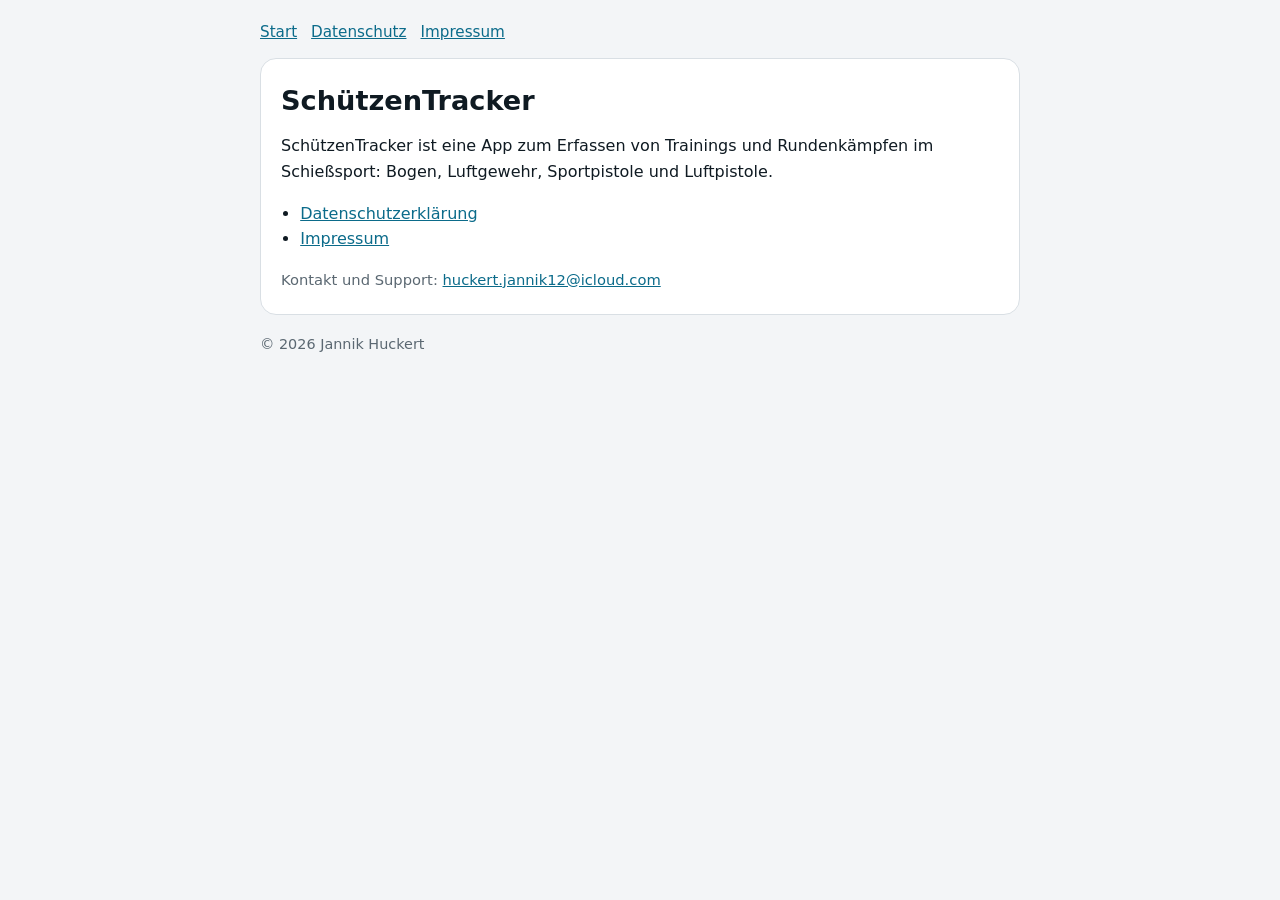
==== index.html @ 7ce58bad "Add files via upload" ====
<!doctype html>
<html lang="de"><head><meta charset="utf-8"><meta name="viewport" content="width=device-width,initial-scale=1">
<title>Start – SchützenTracker</title>
<style>
:root{color-scheme:light dark;--bg:#f3f5f7;--card:#fff;--ink:#0f1a22;--mut:#5b6872;--acc:#0b6b8a;--line:#d9dfe4}
@media (prefers-color-scheme:dark){:root{--bg:#10171c;--card:#182229;--ink:#e8eef2;--mut:#9aa8b2;--acc:#6cc3e0;--line:#2b3943}}
body{margin:0;background:var(--bg);color:var(--ink);font:16px/1.6 system-ui,-apple-system,"Segoe UI",Roboto,sans-serif}
main{max-width:760px;margin:0 auto;padding:20px 16px 48px}
article{background:var(--card);border:1px solid var(--line);border-radius:16px;padding:20px 20px 8px}
h1{font-size:1.7rem;line-height:1.2;margin:.2em 0 .4em}h2{font-size:1.2rem;margin:1.6em 0 .3em}h3{font-size:1.02rem;margin:1.2em 0 .2em}
a{color:var(--acc)}nav{margin:0 0 14px;font-size:.95rem}nav a{margin-right:14px}.muted{color:var(--mut);font-size:.92rem}
ul{padding-left:1.2em}footer{margin-top:18px;color:var(--mut);font-size:.9rem}
</style></head><body><main>
<nav><a href="index.html">Start</a><a href="datenschutz.html">Datenschutz</a><a href="impressum.html">Impressum</a></nav>
<article>
<h1>SchützenTracker</h1>
<p>SchützenTracker ist eine App zum Erfassen von Trainings und Rundenkämpfen im Schießsport: Bogen, Luftgewehr, Sportpistole und Luftpistole.</p>
<ul><li><a href="datenschutz.html">Datenschutzerklärung</a></li><li><a href="impressum.html">Impressum</a></li></ul>
<p class="muted">Kontakt und Support: <a href="mailto:huckert.jannik12@icloud.com">huckert.jannik12@icloud.com</a></p>
</article><footer>© 2026 Jannik Huckert</footer></main></body></html>
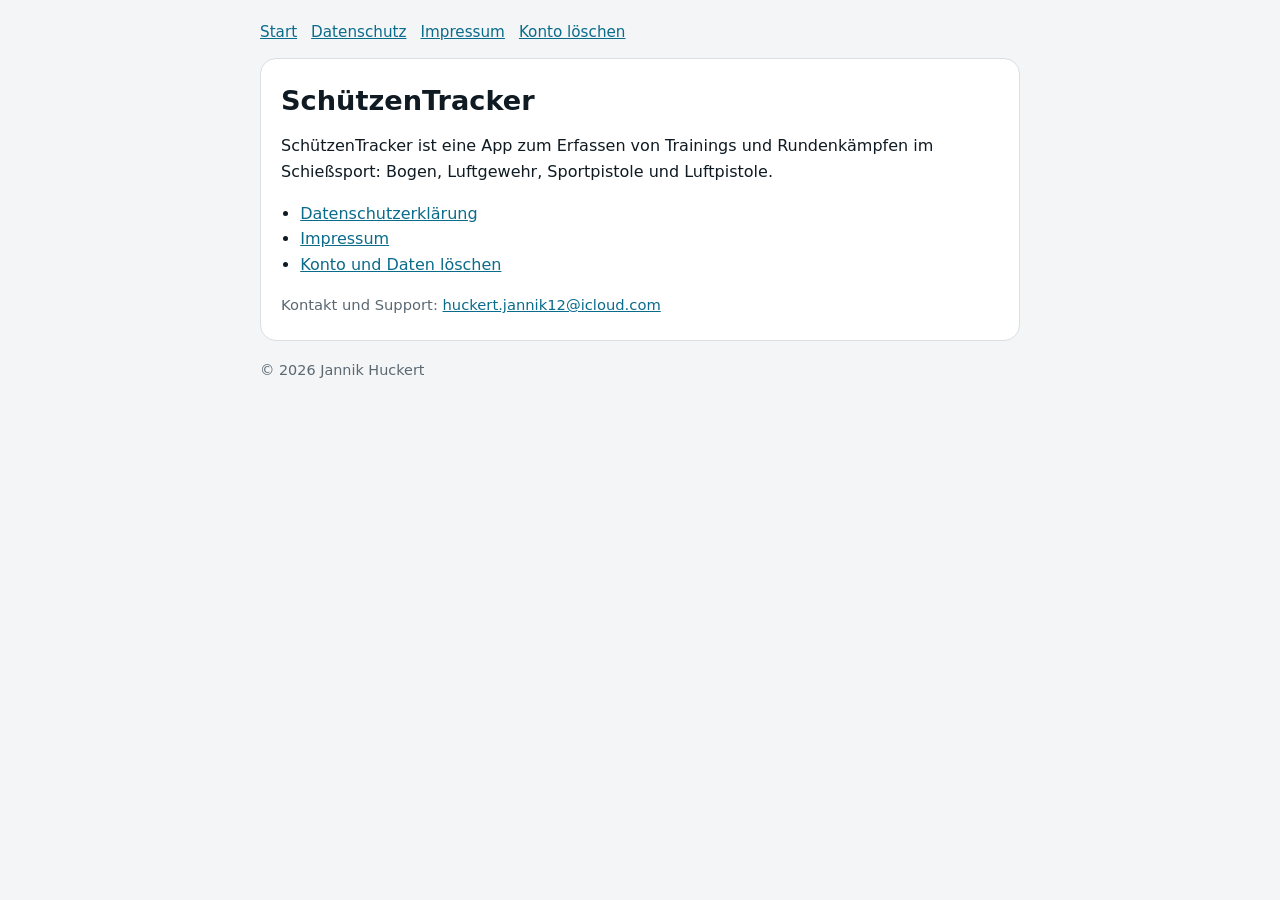
==== commit cbf7a8a7: "Add files via upload" ====
--- a/index.html
+++ b/index.html
@@ -11,10 +11,10 @@
 a{color:var(--acc)}nav{margin:0 0 14px;font-size:.95rem}nav a{margin-right:14px}.muted{color:var(--mut);font-size:.92rem}
 ul{padding-left:1.2em}footer{margin-top:18px;color:var(--mut);font-size:.9rem}
 </style></head><body><main>
-<nav><a href="index.html">Start</a><a href="datenschutz.html">Datenschutz</a><a href="impressum.html">Impressum</a></nav>
+<nav><a href="index.html">Start</a><a href="datenschutz.html">Datenschutz</a><a href="impressum.html">Impressum</a><a href="konto-loeschen.html">Konto löschen</a></nav>
 <article>
 <h1>SchützenTracker</h1>
 <p>SchützenTracker ist eine App zum Erfassen von Trainings und Rundenkämpfen im Schießsport: Bogen, Luftgewehr, Sportpistole und Luftpistole.</p>
-<ul><li><a href="datenschutz.html">Datenschutzerklärung</a></li><li><a href="impressum.html">Impressum</a></li></ul>
+<ul><li><a href="datenschutz.html">Datenschutzerklärung</a></li><li><a href="impressum.html">Impressum</a></li><li><a href="konto-loeschen.html">Konto und Daten löschen</a></li></ul>
 <p class="muted">Kontakt und Support: <a href="mailto:huckert.jannik12@icloud.com">huckert.jannik12@icloud.com</a></p>
 </article><footer>© 2026 Jannik Huckert</footer></main></body></html>
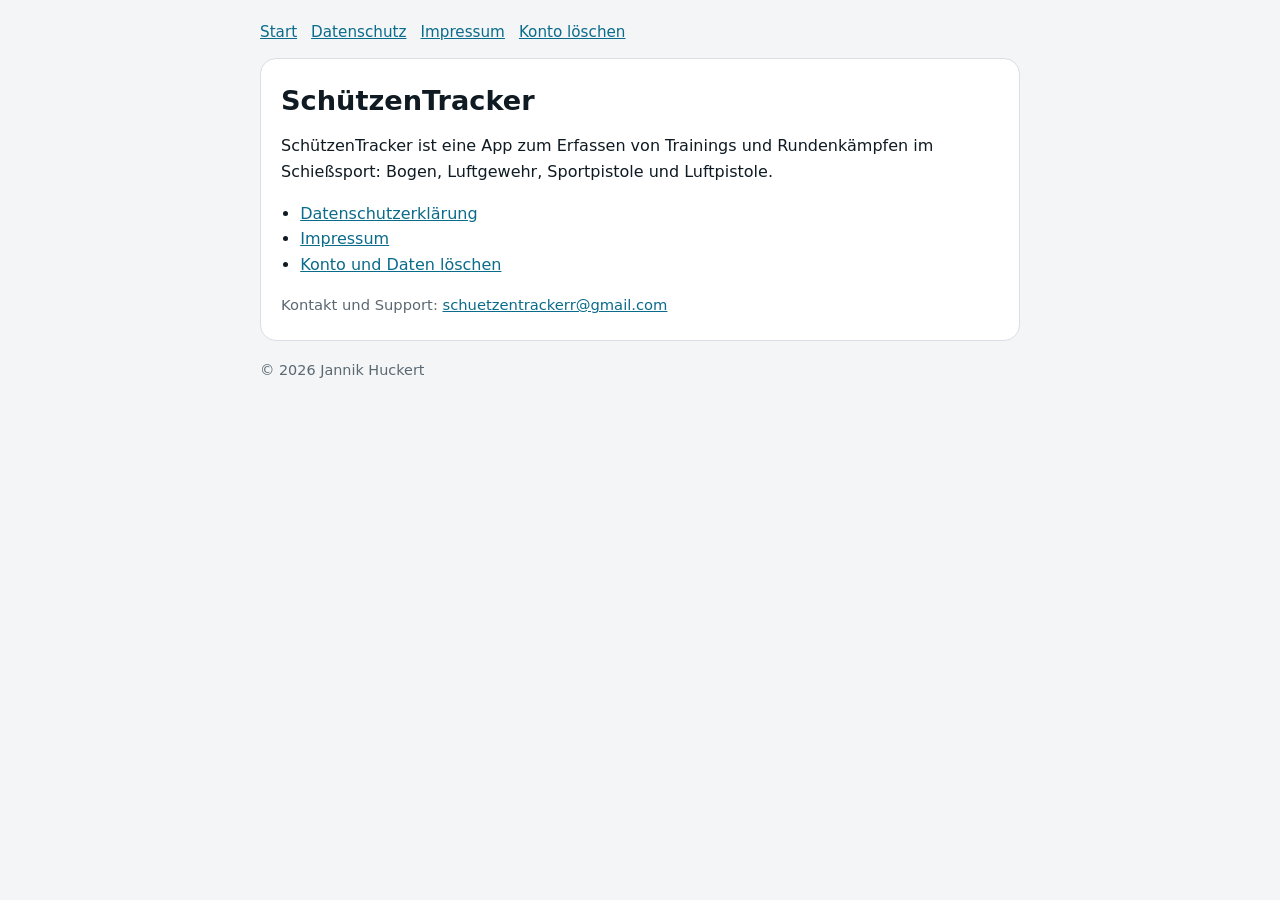
==== commit f634e18c: "Add files via upload" ====
--- a/index.html
+++ b/index.html
@@ -16,5 +16,5 @@
 <h1>SchützenTracker</h1>
 <p>SchützenTracker ist eine App zum Erfassen von Trainings und Rundenkämpfen im Schießsport: Bogen, Luftgewehr, Sportpistole und Luftpistole.</p>
 <ul><li><a href="datenschutz.html">Datenschutzerklärung</a></li><li><a href="impressum.html">Impressum</a></li><li><a href="konto-loeschen.html">Konto und Daten löschen</a></li></ul>
-<p class="muted">Kontakt und Support: <a href="mailto:huckert.jannik12@icloud.com">huckert.jannik12@icloud.com</a></p>
+<p class="muted">Kontakt und Support: <a href="mailto:schuetzentrackerr@gmail.com">schuetzentrackerr@gmail.com</a></p>
 </article><footer>© 2026 Jannik Huckert</footer></main></body></html>
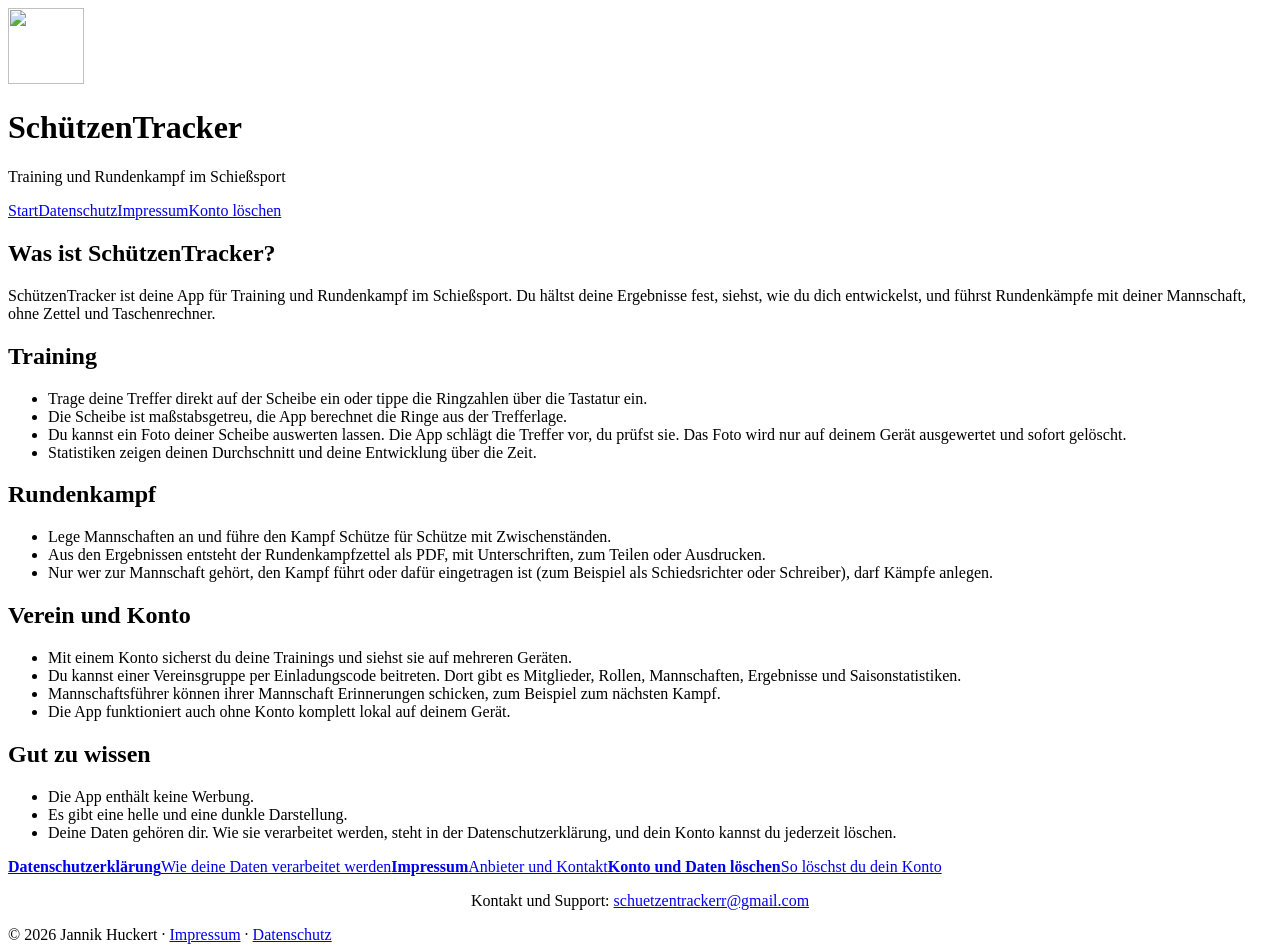
==== commit 08501a1a: "Add files via upload" ====
--- a/index.html
+++ b/index.html
@@ -1,20 +1,34 @@
 <!doctype html>
 <html lang="de"><head><meta charset="utf-8"><meta name="viewport" content="width=device-width,initial-scale=1">
-<title>Start – SchützenTracker</title>
-<style>
-:root{color-scheme:light dark;--bg:#f3f5f7;--card:#fff;--ink:#0f1a22;--mut:#5b6872;--acc:#0b6b8a;--line:#d9dfe4}
-@media (prefers-color-scheme:dark){:root{--bg:#10171c;--card:#182229;--ink:#e8eef2;--mut:#9aa8b2;--acc:#6cc3e0;--line:#2b3943}}
-body{margin:0;background:var(--bg);color:var(--ink);font:16px/1.6 system-ui,-apple-system,"Segoe UI",Roboto,sans-serif}
-main{max-width:760px;margin:0 auto;padding:20px 16px 48px}
-article{background:var(--card);border:1px solid var(--line);border-radius:16px;padding:20px 20px 8px}
-h1{font-size:1.7rem;line-height:1.2;margin:.2em 0 .4em}h2{font-size:1.2rem;margin:1.6em 0 .3em}h3{font-size:1.02rem;margin:1.2em 0 .2em}
-a{color:var(--acc)}nav{margin:0 0 14px;font-size:.95rem}nav a{margin-right:14px}.muted{color:var(--mut);font-size:.92rem}
-ul{padding-left:1.2em}footer{margin-top:18px;color:var(--mut);font-size:.9rem}
-</style></head><body><main>
-<nav><a href="index.html">Start</a><a href="datenschutz.html">Datenschutz</a><a href="impressum.html">Impressum</a><a href="konto-loeschen.html">Konto löschen</a></nav>
-<article>
-<h1>SchützenTracker</h1>
-<p>SchützenTracker ist eine App zum Erfassen von Trainings und Rundenkämpfen im Schießsport: Bogen, Luftgewehr, Sportpistole und Luftpistole.</p>
-<ul><li><a href="datenschutz.html">Datenschutzerklärung</a></li><li><a href="impressum.html">Impressum</a></li><li><a href="konto-loeschen.html">Konto und Daten löschen</a></li></ul>
-<p class="muted">Kontakt und Support: <a href="mailto:schuetzentrackerr@gmail.com">schuetzentrackerr@gmail.com</a></p>
-</article><footer>© 2026 Jannik Huckert</footer></main></body></html>
+<title>Start – SchützenTracker</title><link rel="icon" href="logo.png"><link rel="stylesheet" href="style.css">
+</head><body><main>
+<header class="brand"><img class="logo" src="logo.png" alt="" width="76" height="76"><h1>SchützenTracker</h1><p>Training und Rundenkampf im Schießsport</p></header>
+<nav aria-label="Seiten"><a href="index.html" class="on" aria-current="page">Start</a><a href="datenschutz.html">Datenschutz</a><a href="impressum.html">Impressum</a><a href="konto-loeschen.html">Konto löschen</a></nav>
+
+<section class="card"><h2>Was ist SchützenTracker?</h2><p>SchützenTracker ist deine App für Training und Rundenkampf im Schießsport. Du hältst deine Ergebnisse fest, siehst, wie du dich entwickelst, und führst Rundenkämpfe mit deiner Mannschaft, ohne Zettel und Taschenrechner.</p></section>
+<section class="card"><h2>Training</h2><ul>
+<li>Trage deine Treffer direkt auf der Scheibe ein oder tippe die Ringzahlen über die Tastatur ein.</li>
+<li>Die Scheibe ist maßstabsgetreu, die App berechnet die Ringe aus der Trefferlage.</li>
+<li>Du kannst ein Foto deiner Scheibe auswerten lassen. Die App schlägt die Treffer vor, du prüfst sie. Das Foto wird nur auf deinem Gerät ausgewertet und sofort gelöscht.</li>
+<li>Statistiken zeigen deinen Durchschnitt und deine Entwicklung über die Zeit.</li>
+</ul></section>
+<section class="card"><h2>Rundenkampf</h2><ul>
+<li>Lege Mannschaften an und führe den Kampf Schütze für Schütze mit Zwischenständen.</li>
+<li>Aus den Ergebnissen entsteht der Rundenkampfzettel als PDF, mit Unterschriften, zum Teilen oder Ausdrucken.</li>
+<li>Nur wer zur Mannschaft gehört, den Kampf führt oder dafür eingetragen ist (zum Beispiel als Schiedsrichter oder Schreiber), darf Kämpfe anlegen.</li>
+</ul></section>
+<section class="card"><h2>Verein und Konto</h2><ul>
+<li>Mit einem Konto sicherst du deine Trainings und siehst sie auf mehreren Geräten.</li>
+<li>Du kannst einer Vereinsgruppe per Einladungscode beitreten. Dort gibt es Mitglieder, Rollen, Mannschaften, Ergebnisse und Saisonstatistiken.</li>
+<li>Mannschaftsführer können ihrer Mannschaft Erinnerungen schicken, zum Beispiel zum nächsten Kampf.</li>
+<li>Die App funktioniert auch ohne Konto komplett lokal auf deinem Gerät.</li>
+</ul></section>
+<section class="card"><h2>Gut zu wissen</h2><ul>
+<li>Die App enthält keine Werbung.</li>
+<li>Es gibt eine helle und eine dunkle Darstellung.</li>
+<li>Deine Daten gehören dir. Wie sie verarbeitet werden, steht in der Datenschutzerklärung, und dein Konto kannst du jederzeit löschen.</li>
+</ul></section>
+<div class="list"><a href="datenschutz.html"><b>Datenschutzerklärung</b><span>Wie deine Daten verarbeitet werden</span></a><a href="impressum.html"><b>Impressum</b><span>Anbieter und Kontakt</span></a><a href="konto-loeschen.html"><b>Konto und Daten löschen</b><span>So löschst du dein Konto</span></a></div>
+<p class="muted" style="text-align:center">Kontakt und Support: <a href="mailto:schuetzentrackerr@gmail.com">schuetzentrackerr@gmail.com</a></p>
+<footer>© 2026 Jannik Huckert · <a href="impressum.html">Impressum</a> · <a href="datenschutz.html">Datenschutz</a></footer>
+</main></body></html>
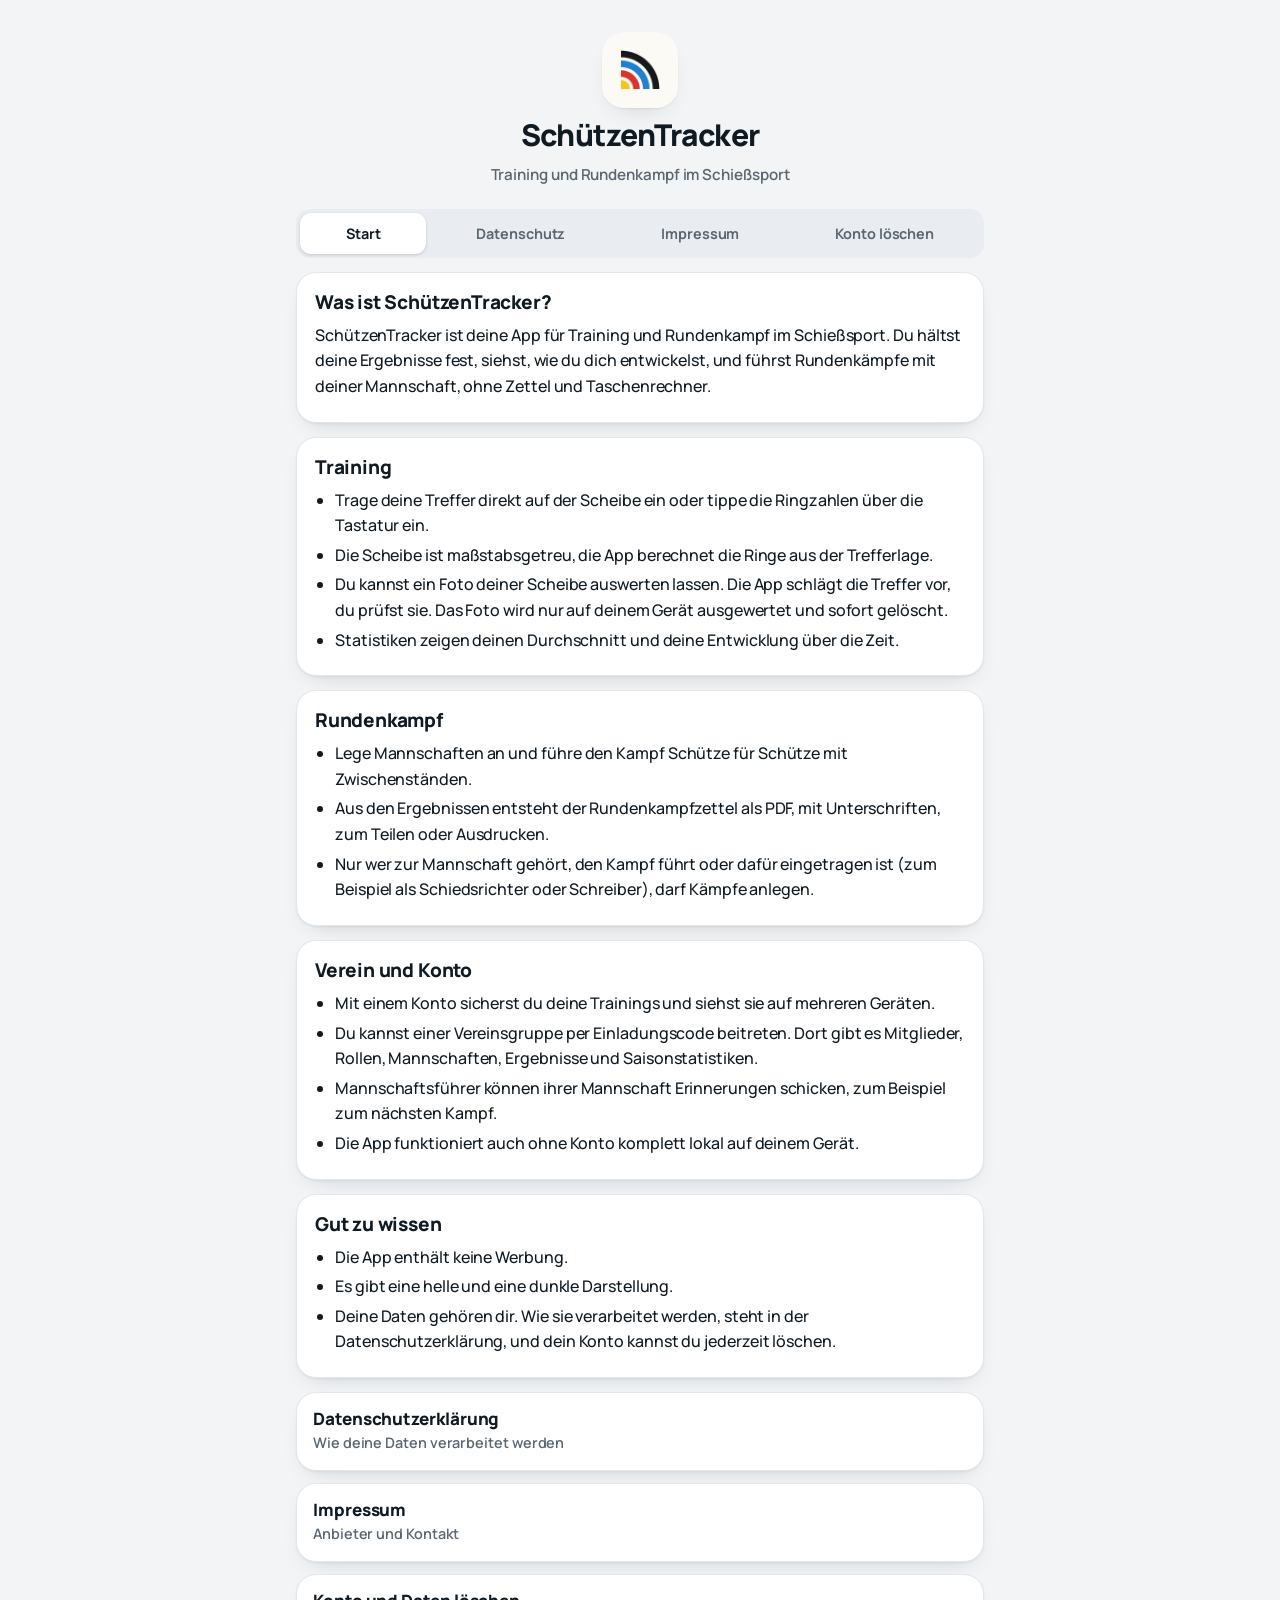
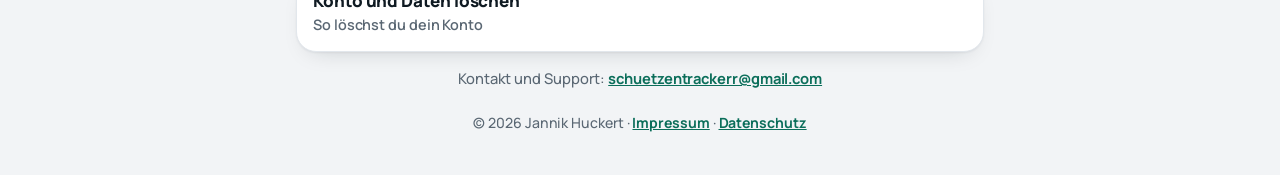
==== commit 4775e1db: "Add files via upload" ====
--- a/index.html
+++ b/index.html
@@ -3,7 +3,7 @@
 <title>Start – SchützenTracker</title><link rel="icon" href="logo.png"><link rel="stylesheet" href="style.css">
 </head><body><main>
 <header class="brand"><img class="logo" src="logo.png" alt="" width="76" height="76"><h1>SchützenTracker</h1><p>Training und Rundenkampf im Schießsport</p></header>
-<nav aria-label="Seiten"><a href="index.html" class="on" aria-current="page">Start</a><a href="datenschutz.html">Datenschutz</a><a href="impressum.html">Impressum</a><a href="konto-loeschen.html">Konto löschen</a></nav>
+<nav aria-label="Seiten"><a href="./" class="on" aria-current="page">Start</a><a href="datenschutz">Datenschutz</a><a href="impressum">Impressum</a><a href="konto-loeschen">Konto löschen</a></nav>
 
 <section class="card"><h2>Was ist SchützenTracker?</h2><p>SchützenTracker ist deine App für Training und Rundenkampf im Schießsport. Du hältst deine Ergebnisse fest, siehst, wie du dich entwickelst, und führst Rundenkämpfe mit deiner Mannschaft, ohne Zettel und Taschenrechner.</p></section>
 <section class="card"><h2>Training</h2><ul>
@@ -28,7 +28,7 @@
 <li>Es gibt eine helle und eine dunkle Darstellung.</li>
 <li>Deine Daten gehören dir. Wie sie verarbeitet werden, steht in der Datenschutzerklärung, und dein Konto kannst du jederzeit löschen.</li>
 </ul></section>
-<div class="list"><a href="datenschutz.html"><b>Datenschutzerklärung</b><span>Wie deine Daten verarbeitet werden</span></a><a href="impressum.html"><b>Impressum</b><span>Anbieter und Kontakt</span></a><a href="konto-loeschen.html"><b>Konto und Daten löschen</b><span>So löschst du dein Konto</span></a></div>
+<div class="list"><a href="datenschutz"><b>Datenschutzerklärung</b><span>Wie deine Daten verarbeitet werden</span></a><a href="impressum"><b>Impressum</b><span>Anbieter und Kontakt</span></a><a href="konto-loeschen"><b>Konto und Daten löschen</b><span>So löschst du dein Konto</span></a></div>
 <p class="muted" style="text-align:center">Kontakt und Support: <a href="mailto:schuetzentrackerr@gmail.com">schuetzentrackerr@gmail.com</a></p>
-<footer>© 2026 Jannik Huckert · <a href="impressum.html">Impressum</a> · <a href="datenschutz.html">Datenschutz</a></footer>
+<footer>© 2026 Jannik Huckert · <a href="impressum">Impressum</a> · <a href="datenschutz">Datenschutz</a></footer>
 </main></body></html>
--- a/style.css
+++ b/style.css
@@ -0,0 +1,32 @@
+@font-face{font-family:"Manrope";font-style:normal;font-weight:200 800;font-display:swap;src:url(manrope.woff) format("woff")}
+:root{color-scheme:light dark;--bg:#f2f4f6;--surface:#fff;--surface-2:#e9edf1;--ink:#0f1a22;--ink-2:#5a6773;--line:#e2e7ec;--accent:#0b6e5a;--accent-ink:#fff;--r-lg:20px;--r-md:14px;
+--shadow:0 1px 2px rgba(15,26,34,.05),0 10px 24px -14px rgba(15,26,34,.22);--f:"Manrope",system-ui,-apple-system,"Segoe UI",Roboto,sans-serif}
+@media (prefers-color-scheme:dark){:root{--bg:#0b1013;--surface:#141b20;--surface-2:#1e272d;--ink:#eaf0f3;--ink-2:#94a3ad;--line:#26323a;--accent:#4fd1b0;--accent-ink:#06130f;--shadow:0 1px 2px rgba(0,0,0,.4),0 12px 28px -14px rgba(0,0,0,.7)}}
+*{box-sizing:border-box}
+body{margin:0;background:var(--bg);color:var(--ink);font:500 16px/1.6 var(--f);letter-spacing:-.005em;-webkit-text-size-adjust:100%}
+main{max-width:720px;margin:0 auto;padding:18px 16px 40px}
+.brand{display:flex;flex-direction:column;align-items:center;gap:10px;padding:14px 0 6px;text-align:center}
+.logo{width:76px;height:76px;border-radius:22px;box-shadow:var(--shadow);display:block}
+.brand h1{font:800 clamp(22px,6.4vw,30px)/1.15 var(--f);letter-spacing:-.02em;margin:0}
+.brand p{margin:0;color:var(--ink-2);font-weight:600;font-size:.95rem}
+nav{display:flex;flex-wrap:wrap;gap:4px;background:var(--surface-2);padding:4px;border-radius:var(--r-md);margin:16px 0 6px}
+nav a{flex:1 1 auto;text-align:center;text-decoration:none;color:var(--ink-2);font-weight:700;font-size:.9rem;padding:9px 10px;border-radius:11px;white-space:nowrap}
+nav a.on{background:var(--surface);color:var(--ink);box-shadow:0 1px 3px rgba(15,26,34,.18)}
+nav a:focus-visible,a:focus-visible{outline:3px solid color-mix(in srgb,var(--accent) 35%,transparent);outline-offset:2px}
+h2.pt{font:800 28px/1.15 var(--f);letter-spacing:-.02em;margin:22px 0 4px}
+.sub{color:var(--ink-2);font-size:.92rem;margin:0 0 6px}
+.card{background:var(--surface);border:1px solid var(--line);border-radius:var(--r-lg);box-shadow:var(--shadow);padding:18px 18px 8px;margin:14px 0}
+.card h2{font:800 19px/1.25 var(--f);letter-spacing:-.01em;margin:0 0 6px}
+.card h3{font:700 12px var(--f);letter-spacing:.08em;text-transform:uppercase;color:var(--ink-2);margin:16px 0 4px}
+.card p{margin:.5em 0 .9em}.card ul,.card ol{padding-left:1.25em;margin:.5em 0 .9em}.card li{margin:.25em 0}
+a{color:var(--accent);font-weight:700}
+.muted{color:var(--ink-2);font-size:.92rem}
+.tiles{display:grid;grid-template-columns:1fr 1fr;gap:12px;margin:14px 0}
+.tile{display:flex;flex-direction:column;align-items:center;justify-content:center;gap:2px;text-align:center;min-height:104px;padding:16px;background:var(--surface);border:1px solid var(--line);border-radius:var(--r-lg);box-shadow:var(--shadow);color:var(--ink);text-decoration:none}
+.tile b{font:800 17px/1.15 var(--f)}.tile small{font-size:12.5px;color:var(--ink-2);font-weight:600}
+.tile::after{content:"";width:28px;height:4px;border-radius:2px;background:var(--accent);margin-top:8px}
+a.tile:active{transform:scale(.97)}
+.list{display:grid;gap:12px;margin:14px 0}
+.list a{display:block;padding:14px 16px;background:var(--surface);border:1px solid var(--line);border-radius:var(--r-lg);box-shadow:var(--shadow);text-decoration:none;color:var(--ink)}
+.list a b{display:block;font:800 17px var(--f)}.list a span{color:var(--ink-2);font-size:.9rem;font-weight:600}
+footer{margin-top:22px;text-align:center;color:var(--ink-2);font-size:.88rem}
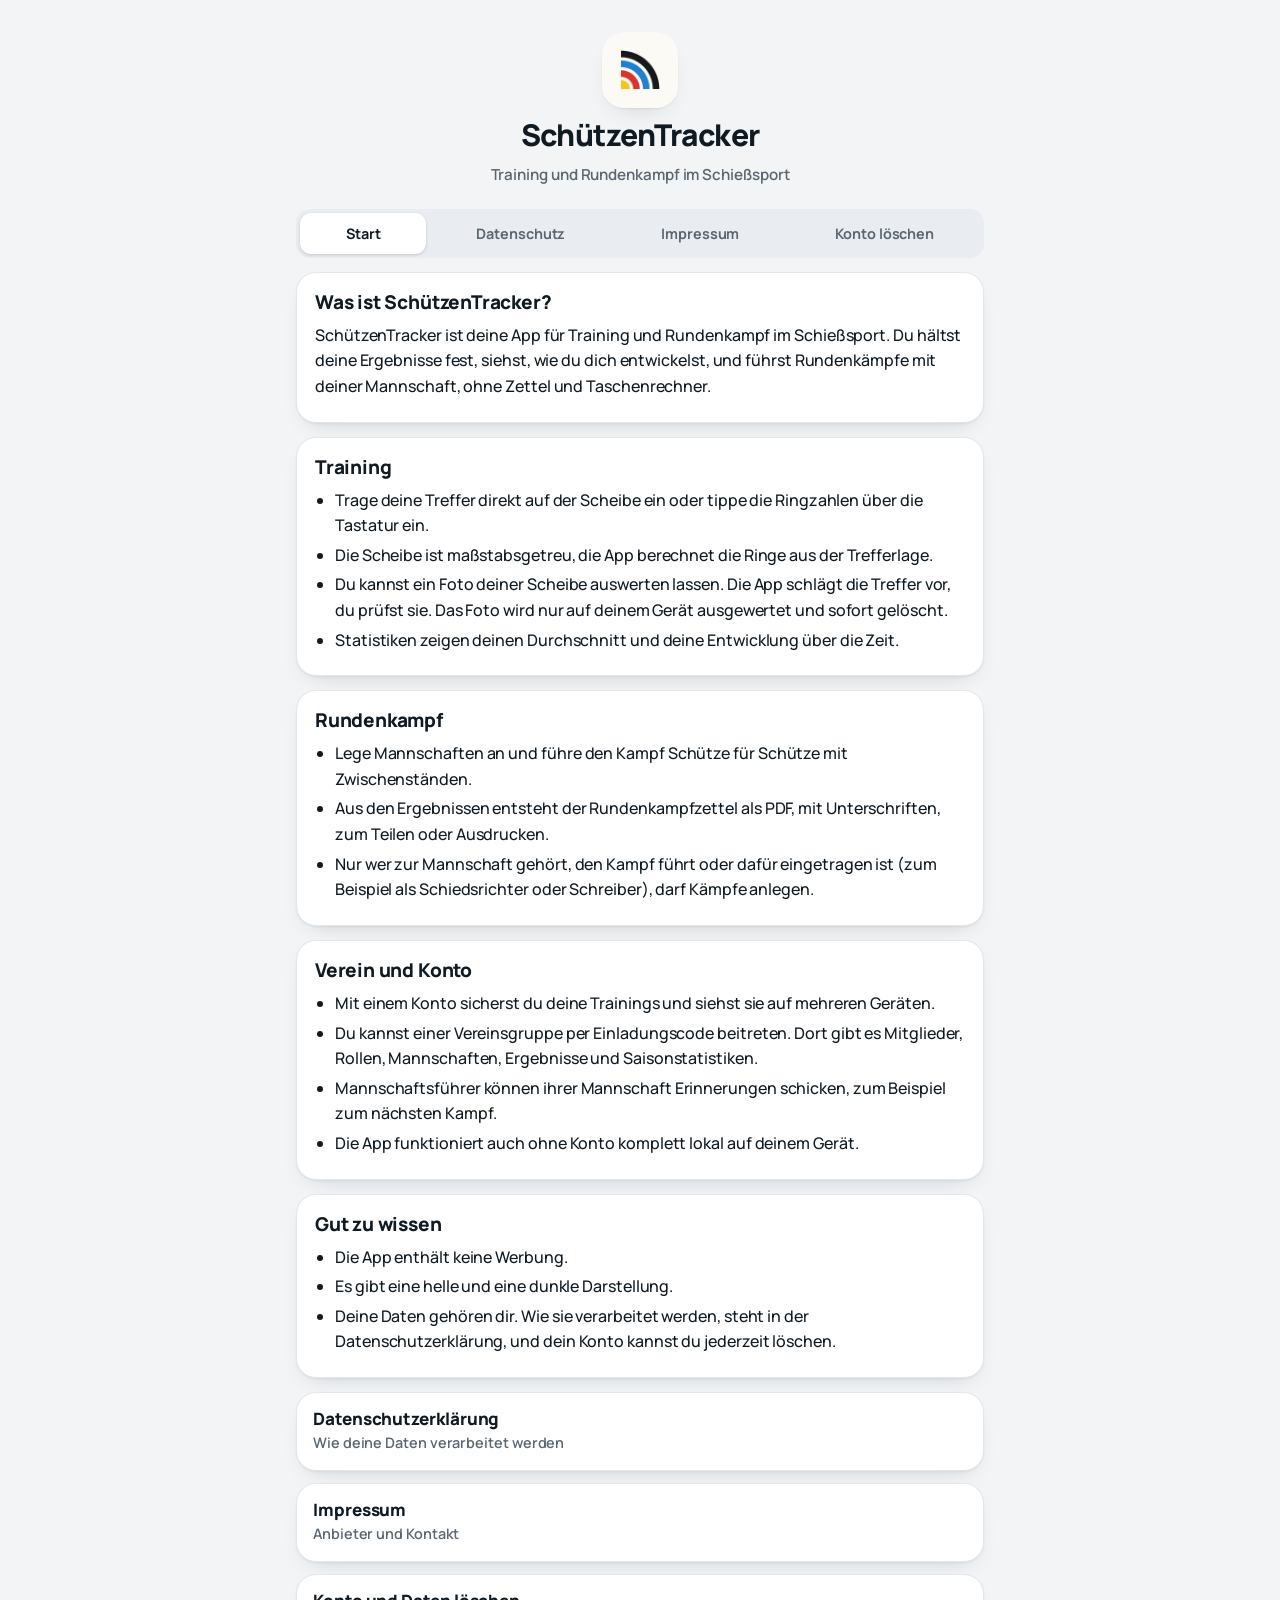
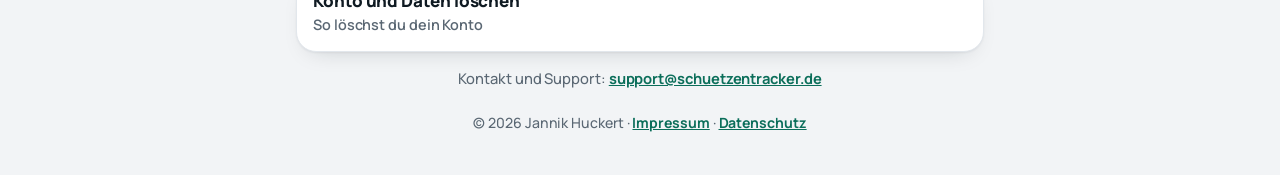
==== commit 3c90a0e4: "Add files via upload" ====
--- a/index.html
+++ b/index.html
@@ -29,6 +29,6 @@
 <li>Deine Daten gehören dir. Wie sie verarbeitet werden, steht in der Datenschutzerklärung, und dein Konto kannst du jederzeit löschen.</li>
 </ul></section>
 <div class="list"><a href="datenschutz"><b>Datenschutzerklärung</b><span>Wie deine Daten verarbeitet werden</span></a><a href="impressum"><b>Impressum</b><span>Anbieter und Kontakt</span></a><a href="konto-loeschen"><b>Konto und Daten löschen</b><span>So löschst du dein Konto</span></a></div>
-<p class="muted" style="text-align:center">Kontakt und Support: <a href="mailto:schuetzentrackerr@gmail.com">schuetzentrackerr@gmail.com</a></p>
+<p class="muted" style="text-align:center">Kontakt und Support: <a href="mailto:support@schuetzentracker.de">support@schuetzentracker.de</a></p>
 <footer>© 2026 Jannik Huckert · <a href="impressum">Impressum</a> · <a href="datenschutz">Datenschutz</a></footer>
 </main></body></html>
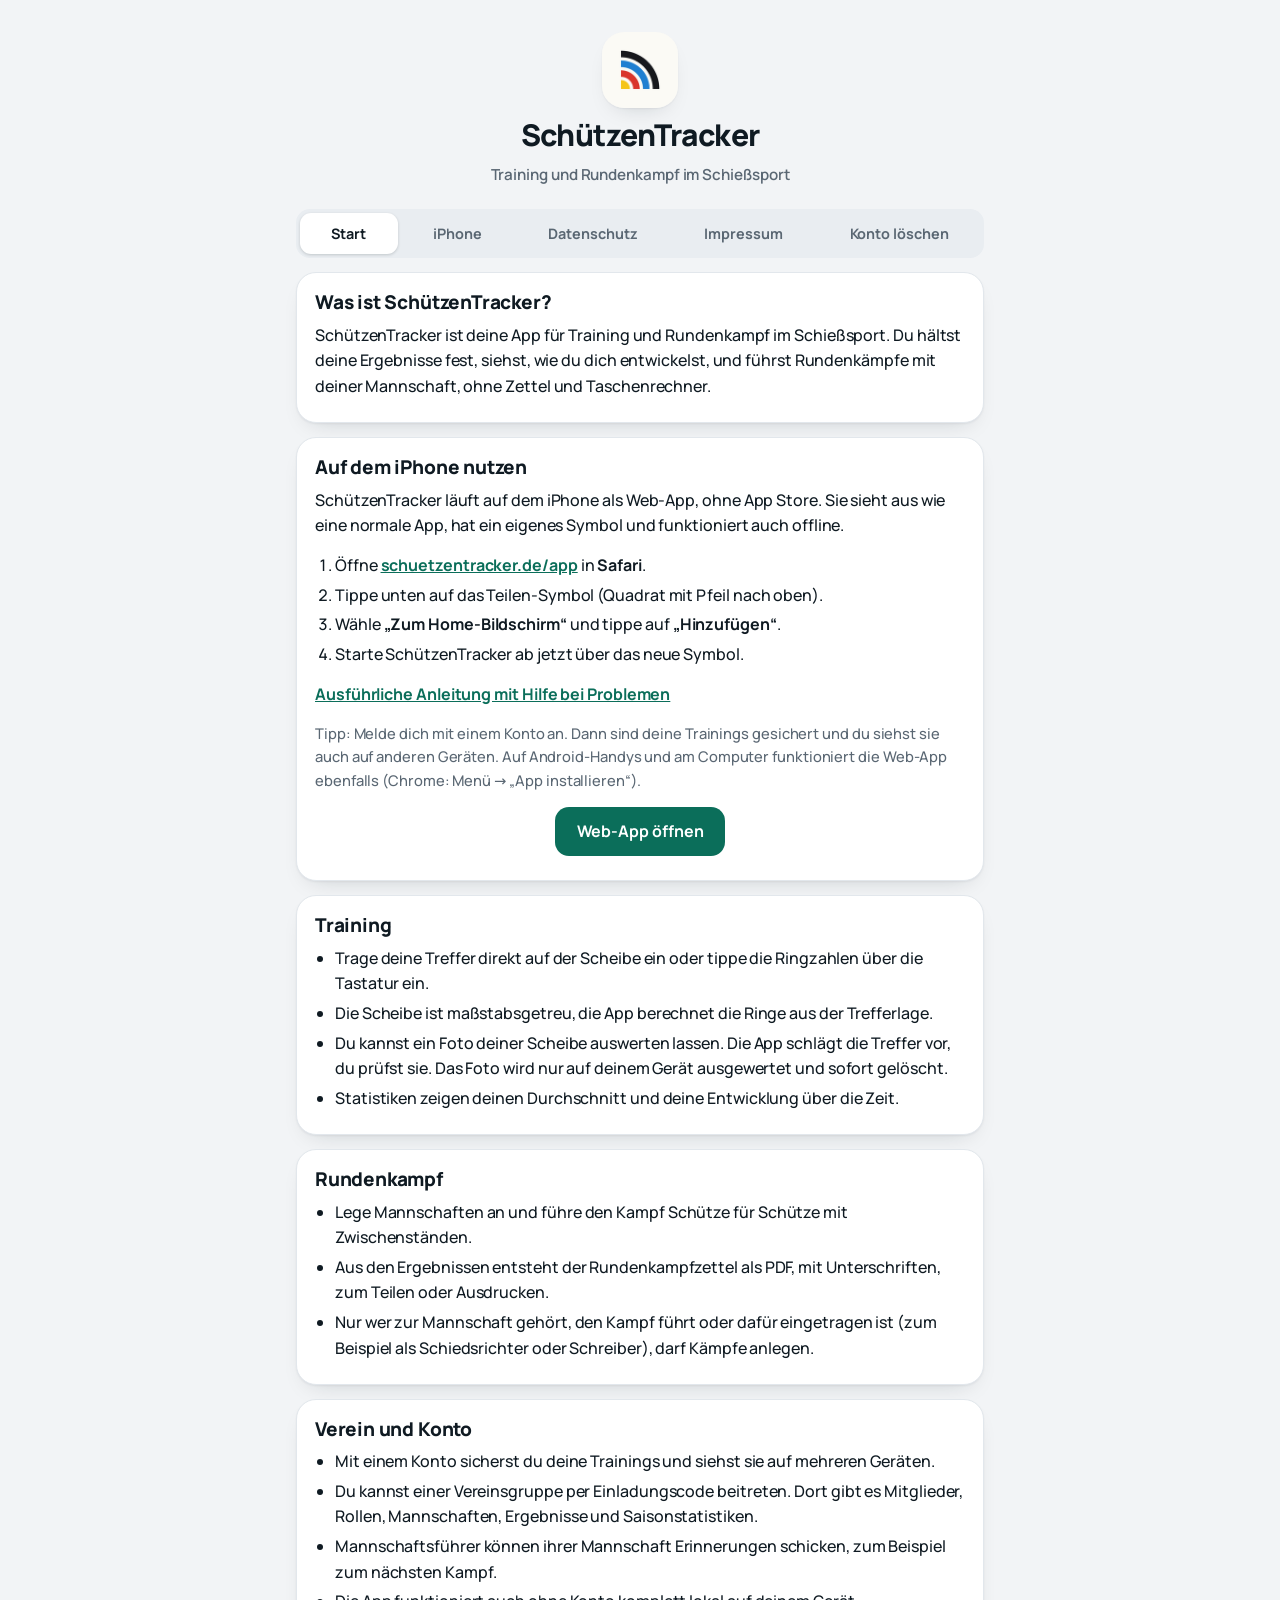
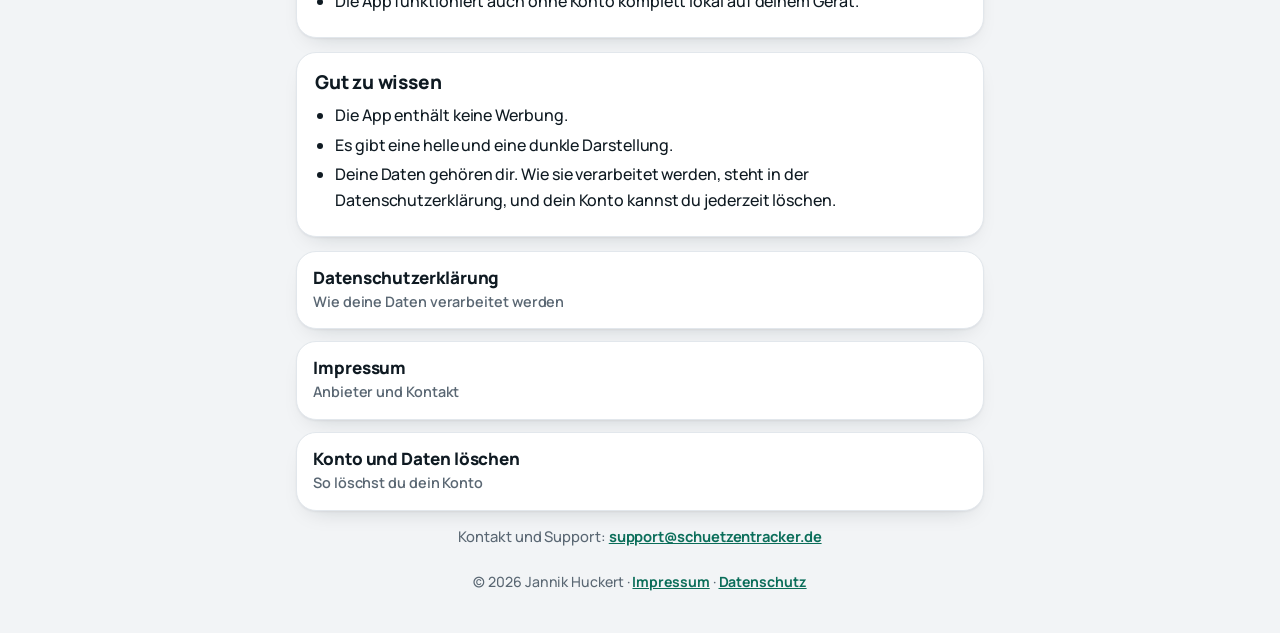
==== commit 7f2edd3b: "Add files via upload" ====
--- a/index.html
+++ b/index.html
@@ -3,9 +3,19 @@
 <title>Start – SchützenTracker</title><link rel="icon" href="logo.png"><link rel="stylesheet" href="style.css">
 </head><body><main>
 <header class="brand"><img class="logo" src="logo.png" alt="" width="76" height="76"><h1>SchützenTracker</h1><p>Training und Rundenkampf im Schießsport</p></header>
-<nav aria-label="Seiten"><a href="./" class="on" aria-current="page">Start</a><a href="datenschutz">Datenschutz</a><a href="impressum">Impressum</a><a href="konto-loeschen">Konto löschen</a></nav>
+<nav aria-label="Seiten"><a href="./" class="on" aria-current="page">Start</a><a href="iphone">iPhone</a><a href="datenschutz">Datenschutz</a><a href="impressum">Impressum</a><a href="konto-loeschen">Konto löschen</a></nav>
 
 <section class="card"><h2>Was ist SchützenTracker?</h2><p>SchützenTracker ist deine App für Training und Rundenkampf im Schießsport. Du hältst deine Ergebnisse fest, siehst, wie du dich entwickelst, und führst Rundenkämpfe mit deiner Mannschaft, ohne Zettel und Taschenrechner.</p></section>
+<section class="card" id="iphone"><h2>Auf dem iPhone nutzen</h2><p>SchützenTracker läuft auf dem iPhone als Web-App, ohne App Store. Sie sieht aus wie eine normale App, hat ein eigenes Symbol und funktioniert auch offline.</p>
+<ol>
+<li>Öffne <a href="app/">schuetzentracker.de/app</a> in <b>Safari</b>.</li>
+<li>Tippe unten auf das Teilen-Symbol (Quadrat mit Pfeil nach oben).</li>
+<li>Wähle <b>„Zum Home-Bildschirm“</b> und tippe auf <b>„Hinzufügen“</b>.</li>
+<li>Starte SchützenTracker ab jetzt über das neue Symbol.</li>
+</ol>
+<p><a href="iphone">Ausführliche Anleitung mit Hilfe bei Problemen</a></p>
+<p class="muted">Tipp: Melde dich mit einem Konto an. Dann sind deine Trainings gesichert und du siehst sie auch auf anderen Geräten. Auf Android-Handys und am Computer funktioniert die Web-App ebenfalls (Chrome: Menü → „App installieren“).</p>
+<p style="text-align:center;margin:14px 0 16px"><a href="app/" style="display:inline-block;background:var(--accent);color:var(--accent-ink);text-decoration:none;padding:12px 22px;border-radius:14px">Web-App öffnen</a></p></section>
 <section class="card"><h2>Training</h2><ul>
 <li>Trage deine Treffer direkt auf der Scheibe ein oder tippe die Ringzahlen über die Tastatur ein.</li>
 <li>Die Scheibe ist maßstabsgetreu, die App berechnet die Ringe aus der Trefferlage.</li>
